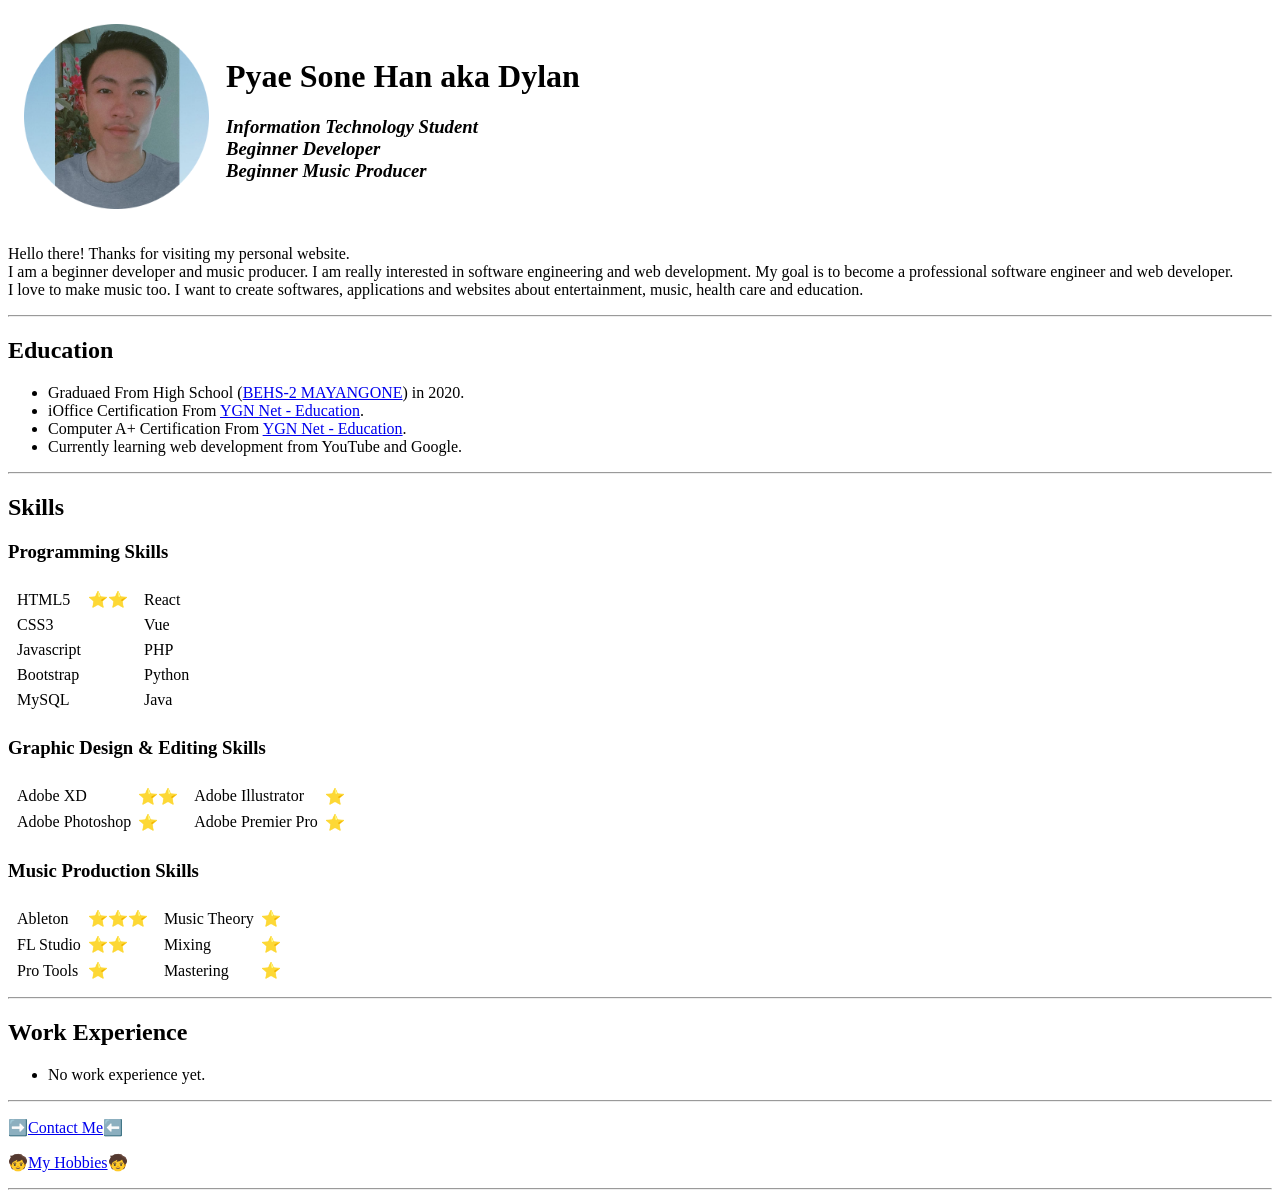
==== index.html @ d8900b7f "Add initial CV website files" ====
<!DOCTYPE html>
<html lang="en" dir="ltr">

<head>
  <meta charset="utf-8">
  <title>Pyae Sone Han's Personal Site</title>
</head>

<body>
  <table cellspacing="15">
    <tr>
      <td><img src="Images/Pyae Sone Han-modified.png" alt="Pyae Sone Han's Profile Picture" width="185" height="185"></td>
      <td>
        <h1>Pyae Sone Han aka Dylan</h1>
        <h3><em><strong>Information Technology Student <br>Beginner Developer <br>Beginner Music Producer</strong></em></h3>
      </td>
    </tr>
  </table>
  <p>Hello there! Thanks for visiting my personal website. <br>I am a beginner developer and music producer. I am really interested in software engineering and web development. My goal is to become a professional software engineer and web developer.
    <br>I love to make music too. I want to create softwares, applications and websites about entertainment, music, health care and education.
  </p>
  <hr>
  <h2>Education</h2>
  <ul>
    <li>Graduaed From High School (<a href="https://vymaps.com/MM/Behs-2-Mayangone-1328286307229177/">BEHS-2 MAYANGONE</a>) in 2020.</li>
    <li>iOffice Certification From <a href="https://edu.ygnnet.com/">YGN Net - Education</a>.</li>
    <li>Computer A+ Certification From <a href="https://edu.ygnnet.com/">YGN Net - Education</a>.</li>
    <li>Currently learning web development from YouTube and Google.</li>
  </ul>
  <hr>
  <h2>Skills</h2>
  <h3>Programming Skills</h3>
  <table>
    <tr>
      <td>
        <table cellspacing="5">
          <tr>
            <td>HTML5</td>
            <td>⭐⭐</td>
          </tr>
          <tr>
            <td>CSS3</td>
            <td></td>
          </tr>
          <tr>
            <td>Javascript</td>
            <td></td>
          </tr>
          <tr>
            <td>Bootstrap</td>
            <td></td>
          </tr>
          <tr>
            <td>MySQL</td>
            <td></td>
          </tr>
        </table>
      </td>
      <td>
        <table cellspacing="5">
          <tr>
            <td>React</td>
            <td></td>
          </tr>
          <tr>
            <td>Vue</td>
            <td></td>
          </tr>
          <tr>
            <td>PHP</td>
            <td></td>
          </tr>
          <tr>
            <td>Python</td>
            <td></td>
          </tr>
          <tr>
            <td>Java</td>
            <td></td>
          </tr>
        </table>
      </td>
    </tr>
  </table>
  <h3>Graphic Design & Editing Skills</h3>
  <table>
    <tr>
      <td>
        <table cellspacing="5">
          <tr>
            <td>Adobe XD</td>
            <td>⭐⭐</td>
          </tr>
          <tr>
            <td>Adobe Photoshop</td>
            <td>⭐</td>
          </tr>
        </table>
      </td>
      <td>
        <table cellspacing="5">
          <tr>
            <td>Adobe Illustrator</td>
            <td>⭐</td>
          </tr>
          <tr>
            <td>Adobe Premier Pro</td>
            <td>⭐</td>
          </tr>
        </table>
      </td>
    </tr>
  </table>
  <h3>Music Production Skills</h3>
  <table>
    <tr>
      <td>
        <table cellspacing="5">
          <tr>
            <td>Ableton</td>
            <td>⭐⭐⭐</td>
          </tr>
          <tr>
            <td>FL Studio</td>
            <td>⭐⭐</td>
          </tr>
          <tr>
            <td>Pro Tools</td>
            <td>⭐</td>
          </tr>
        </table>
      </td>
      <td>
        <table cellspacing="5">
          <tr>
            <td>Music Theory</td>
            <td>⭐</td>
          </tr>
          <tr>
            <td>Mixing</td>
            <td>⭐</td>
          </tr>
          <tr>
            <td>Mastering</td>
            <td>⭐</td>
          </tr>
        </table>
      </td>
    </tr>
  </table>
  <hr>
  <h2>Work Experience</h2>
  <ul>
    <li>No work experience yet.</li>
  </ul>
  <hr>
  <p>➡️<a href="contact-me.html">Contact Me</a>⬅️</p>
  <p>🧒<a href="hobbies.html">My Hobbies</a>🧒</p>
  <hr>
</body>

</html>
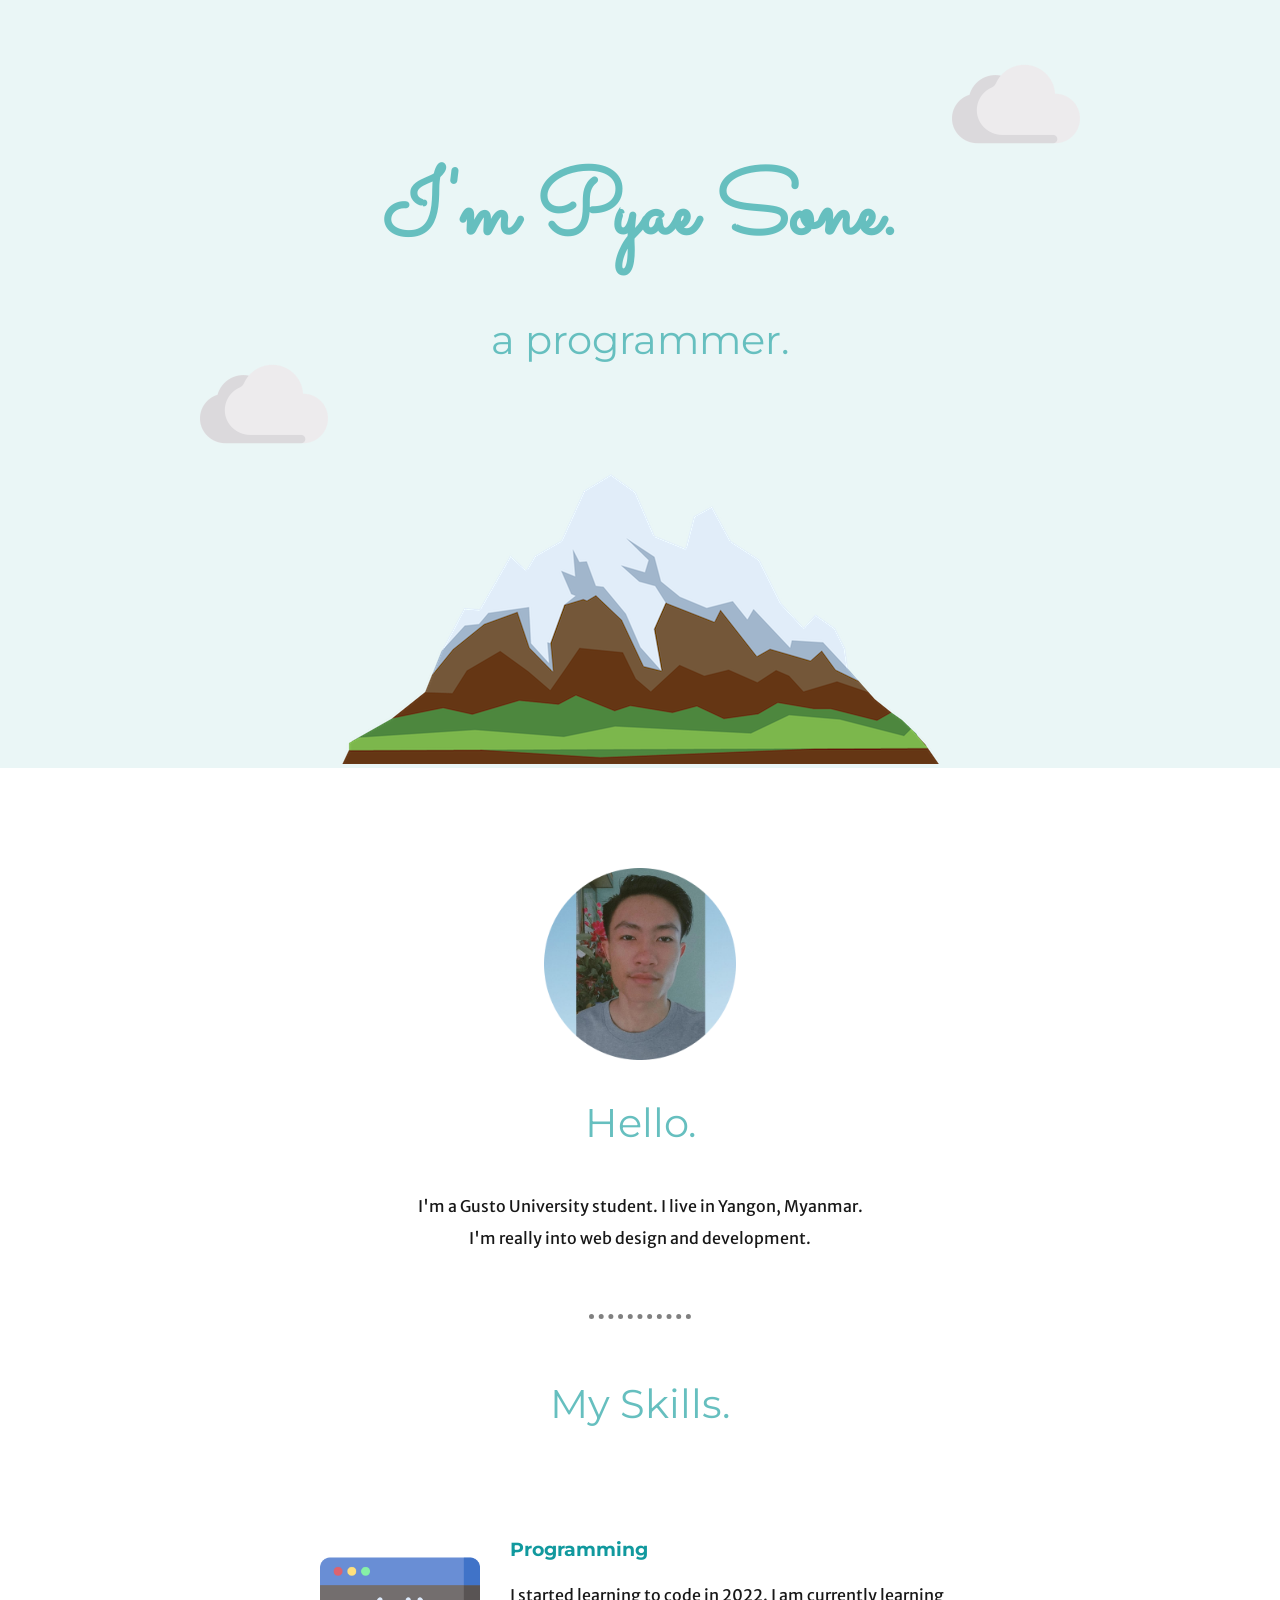
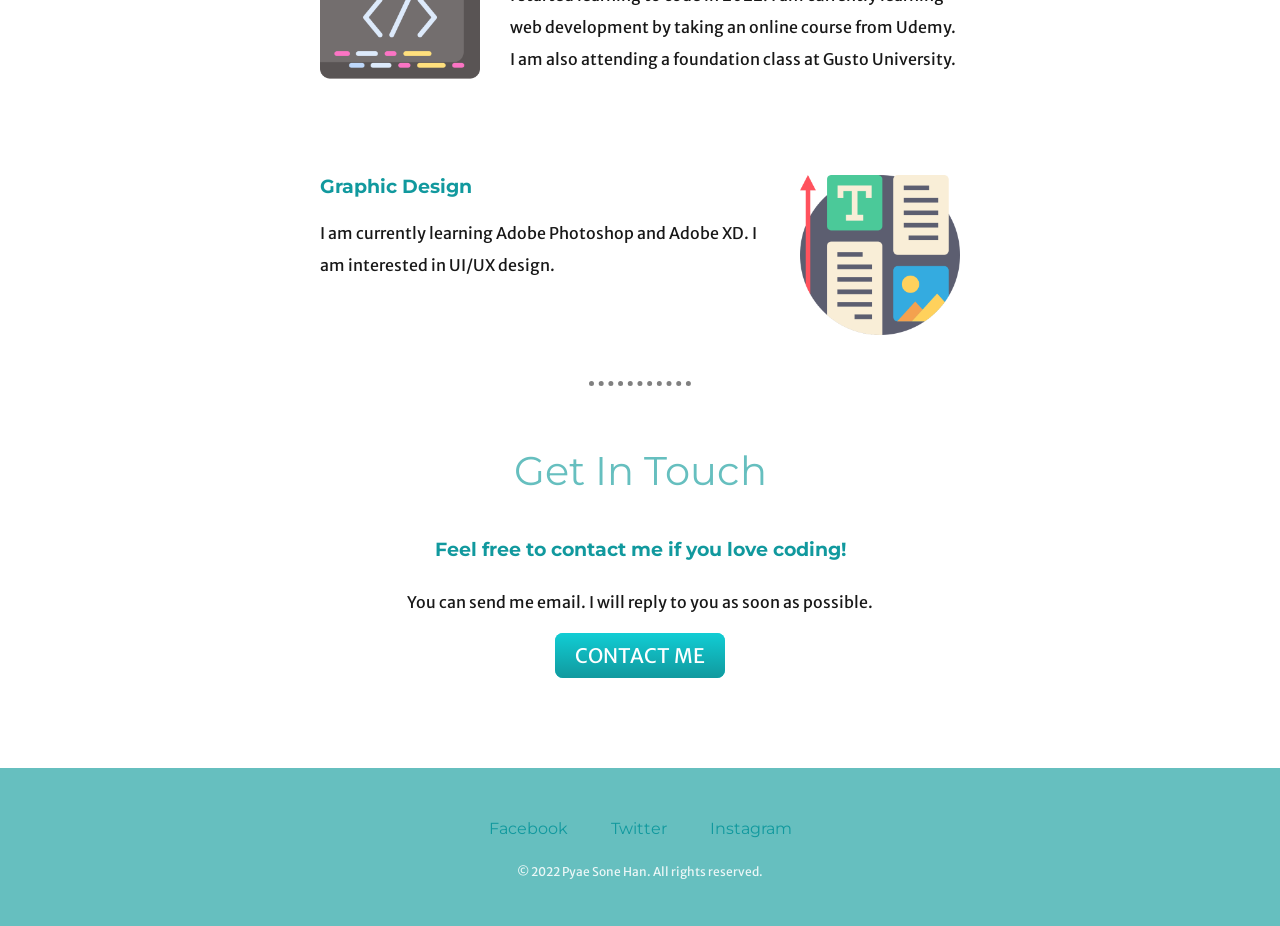
==== commit f00f9f7d: "Add initial CV website files" ====
--- a/index.html
+++ b/index.html
@@ -1,162 +1,69 @@
 <!DOCTYPE html>
 <html lang="en" dir="ltr">
 
-<head>
-  <meta charset="utf-8">
-  <title>Pyae Sone Han's Personal Site</title>
-</head>
+  <head>
+    <meta charset="utf-8">
+    <title>Pyae Sone Han</title>
+    <link rel="stylesheet" href="css/styles.css">
+    <link rel="icon" href="icons/icon.png">
+    <link rel="preconnect" href="https://fonts.googleapis.com">
+    <link rel="preconnect" href="https://fonts.gstatic.com" crossorigin>
+    <link href="https://fonts.googleapis.com/css2?family=Merriweather+Sans&family=Montserrat&family=Sacramento&display=swap" rel="stylesheet">
+  </head>
 
-<body>
-  <table cellspacing="15">
-    <tr>
-      <td><img src="Images/Pyae Sone Han-modified.png" alt="Pyae Sone Han's Profile Picture" width="185" height="185"></td>
-      <td>
-        <h1>Pyae Sone Han aka Dylan</h1>
-        <h3><em><strong>Information Technology Student <br>Beginner Developer <br>Beginner Music Producer</strong></em></h3>
-      </td>
-    </tr>
-  </table>
-  <p>Hello there! Thanks for visiting my personal website. <br>I am a beginner developer and music producer. I am really interested in software engineering and web development. My goal is to become a professional software engineer and web developer.
-    <br>I love to make music too. I want to create softwares, applications and websites about entertainment, music, health care and education.
-  </p>
-  <hr>
-  <h2>Education</h2>
-  <ul>
-    <li>Graduaed From High School (<a href="https://vymaps.com/MM/Behs-2-Mayangone-1328286307229177/">BEHS-2 MAYANGONE</a>) in 2020.</li>
-    <li>iOffice Certification From <a href="https://edu.ygnnet.com/">YGN Net - Education</a>.</li>
-    <li>Computer A+ Certification From <a href="https://edu.ygnnet.com/">YGN Net - Education</a>.</li>
-    <li>Currently learning web development from YouTube and Google.</li>
-  </ul>
-  <hr>
-  <h2>Skills</h2>
-  <h3>Programming Skills</h3>
-  <table>
-    <tr>
-      <td>
-        <table cellspacing="5">
-          <tr>
-            <td>HTML5</td>
-            <td>⭐⭐</td>
-          </tr>
-          <tr>
-            <td>CSS3</td>
-            <td></td>
-          </tr>
-          <tr>
-            <td>Javascript</td>
-            <td></td>
-          </tr>
-          <tr>
-            <td>Bootstrap</td>
-            <td></td>
-          </tr>
-          <tr>
-            <td>MySQL</td>
-            <td></td>
-          </tr>
-        </table>
-      </td>
-      <td>
-        <table cellspacing="5">
-          <tr>
-            <td>React</td>
-            <td></td>
-          </tr>
-          <tr>
-            <td>Vue</td>
-            <td></td>
-          </tr>
-          <tr>
-            <td>PHP</td>
-            <td></td>
-          </tr>
-          <tr>
-            <td>Python</td>
-            <td></td>
-          </tr>
-          <tr>
-            <td>Java</td>
-            <td></td>
-          </tr>
-        </table>
-      </td>
-    </tr>
-  </table>
-  <h3>Graphic Design & Editing Skills</h3>
-  <table>
-    <tr>
-      <td>
-        <table cellspacing="5">
-          <tr>
-            <td>Adobe XD</td>
-            <td>⭐⭐</td>
-          </tr>
-          <tr>
-            <td>Adobe Photoshop</td>
-            <td>⭐</td>
-          </tr>
-        </table>
-      </td>
-      <td>
-        <table cellspacing="5">
-          <tr>
-            <td>Adobe Illustrator</td>
-            <td>⭐</td>
-          </tr>
-          <tr>
-            <td>Adobe Premier Pro</td>
-            <td>⭐</td>
-          </tr>
-        </table>
-      </td>
-    </tr>
-  </table>
-  <h3>Music Production Skills</h3>
-  <table>
-    <tr>
-      <td>
-        <table cellspacing="5">
-          <tr>
-            <td>Ableton</td>
-            <td>⭐⭐⭐</td>
-          </tr>
-          <tr>
-            <td>FL Studio</td>
-            <td>⭐⭐</td>
-          </tr>
-          <tr>
-            <td>Pro Tools</td>
-            <td>⭐</td>
-          </tr>
-        </table>
-      </td>
-      <td>
-        <table cellspacing="5">
-          <tr>
-            <td>Music Theory</td>
-            <td>⭐</td>
-          </tr>
-          <tr>
-            <td>Mixing</td>
-            <td>⭐</td>
-          </tr>
-          <tr>
-            <td>Mastering</td>
-            <td>⭐</td>
-          </tr>
-        </table>
-      </td>
-    </tr>
-  </table>
-  <hr>
-  <h2>Work Experience</h2>
-  <ul>
-    <li>No work experience yet.</li>
-  </ul>
-  <hr>
-  <p>➡️<a href="contact-me.html">Contact Me</a>⬅️</p>
-  <p>🧒<a href="hobbies.html">My Hobbies</a>🧒</p>
-  <hr>
-</body>
+  <body>
+
+    <div class="first-container">
+      <img class="top-cloud" src="images/cloud.png" alt="cloud-img">
+      <h1>I'm Pyae Sone.</h1>
+      <h2>a programmer.</h2>
+      <img class="bottom-cloud" src="images/cloud.png" alt="cloud-img">
+      <img class="mountain" src="images/mountain.png" alt="mountain-img">
+    </div>
+
+    <div class="second-container">
+
+      <div class="profile">
+        <img class="profile-pic" src="images/Pyae_Sone_Han_Profile_Pic.png" alt="profile-pic">
+        <h2>Hello.</h2>
+        <p class="intro">
+          I'm a Gusto University student. I live in Yangon, Myanmar.<br>
+          I'm really into web design and development.
+        </p>
+      </div>
+      <hr>
+
+      <div class="skills">
+        <h2>My Skills.</h2>
+        <div class="skill-row">
+          <img class="programming-pic" src="images/programming.png" alt="programming-pic">
+          <h3>Programming</h3>
+          <p>I started learning to code in 2022. I am currently learning web development by taking an online course from Udemy. I am also attending a foundation class at Gusto University.</p>
+        </div>
+        <div class="skill-row">
+          <img class="graphic_designs-pic" src="images/graphic-design.png" alt="graphic_designs-pic">
+          <h3>Graphic Design</h3>
+          <p>I am currently learning Adobe Photoshop and Adobe XD. I am interested in UI/UX design.</p>
+        </div>
+      </div>
+      <hr>
+
+      <div class="contact-me">
+        <h2>Get In Touch</h2>
+        <h3>Feel free to contact me if you love coding!</h3>
+        <p class="contact-message">You can send me email. I will reply to you as soon as possible.</p>
+        <a class="btn" href="mailto:pyaesonehan246810@gmail.com" target="_blank">CONTACT ME</a>
+      </div>
+
+    </div>
+
+    <div class="third-container">
+      <a class="footer-link" href="https://www.facebook.com/pyaesonehan.han.1" target="_blank">Facebook</a>
+      <a class="footer-link" href="https://twitter.com/sone_han?t=Xo4qr1gXQvbquHZs-aVrmg&s=09" target="_blank">Twitter</a>
+      <a class="footer-link" href="https://www.instagram.com/dylan_skies_music/" target="_blank">Instagram</a>
+      <p class="footer-text">&copy; 2022 Pyae Sone Han. All rights reserved.</p>
+    </div>
+
+  </body>
 
 </html>
--- a/css/styles.css
+++ b/css/styles.css
@@ -0,0 +1,155 @@
+body {
+  color: #181818;
+  margin: 0;
+  text-align: center;
+  font-family: 'Merriweather Sans', sans-serif;
+}
+
+hr {
+  width: 8%;
+  border-style: dotted none none;
+  border-width: 5px;
+  border-color: gray;
+  margin: 60px auto;
+}
+
+h1 {
+  color: #66BFBF;
+  font-family: 'Sacramento', cursive;
+  font-size: 5.625rem;
+  margin: 50px auto 0 auto;
+}
+
+h2 {
+  color: #66BFBF;
+  font-family: 'Montserrat', sans-serif;
+  font-size: 2.5rem;
+  font-weight: normal;
+  padding-bottom: 10px;
+}
+
+h3 {
+  color: #11999E;
+  font-family: 'Montserrat', sans-serif;
+}
+
+p {
+  line-height: 2;
+}
+
+a {
+  color: #11999E;
+  font-family: 'Montserrat', sans-serif;
+  margin: 10px 20px;
+  text-decoration: none;
+}
+
+a:hover {
+  color: white;
+}
+
+/*****************images*******************/
+
+.top-cloud {
+  position: absolute;
+  right: 200px;
+  top: 40px;
+  width: 10%;
+}
+
+.bottom-cloud {
+  position: absolute;
+  left: 200px;
+  bottom: 300px;
+  width: 10%;
+}
+
+.profile-pic {
+  width: 15%;
+}
+
+.programming-pic {
+  width: 25%;
+  float: left;
+  margin-right: 30px;
+}
+
+.graphic_designs-pic {
+  width: 25%;
+  float: right;
+  margin-left: 30px;
+}
+
+/***********************************/
+
+.skill-row{
+  width: 50%;
+  margin: 100px auto 100px auto;
+  text-align: left;
+}
+
+.intro {
+  width: 50%;
+  margin: auto;
+}
+
+.contact-message {
+  width: 50%;
+  margin: 25px auto 25px auto;
+}
+/*****************containers*******************/
+
+.first-container {
+  background-color: #EAF6F6;
+  position: relative;
+  padding-top: 100px;
+}
+
+.second-container {
+  padding: 100px 0;
+}
+
+.third-container {
+  background-color: #66BFBF;
+  padding: 50px 0 20px;
+}
+
+
+/*****************footers*******************/
+
+.footer-link {
+  color: #11999E;
+}
+
+.footer-text {
+  color: #EAF6F6;
+  font-size: 0.75rem;
+  padding: 10px 0;
+}
+/*************************button****************************/
+.btn {
+  background: #11cdd4;
+  background-image: -webkit-linear-gradient(top, #11cdd4, #11999e);
+  background-image: -moz-linear-gradient(top, #11cdd4, #11999e);
+  background-image: -ms-linear-gradient(top, #11cdd4, #11999e);
+  background-image: -o-linear-gradient(top, #11cdd4, #11999e);
+  background-image: linear-gradient(to bottom, #11cdd4, #11999e);
+  -webkit-border-radius: 8;
+  -moz-border-radius: 8;
+  border-radius: 8px;
+  font-family: 'Merriweather Sans', sans-serif;
+  color: #ffffff;
+  font-size: 20px;
+  padding: 10px 20px 10px 20px;
+  text-decoration: none;
+}
+
+.btn:hover {
+  background: #30e3cb;
+  background-image: -webkit-linear-gradient(top, #30e3cb, #2bc4ad);
+  background-image: -moz-linear-gradient(top, #30e3cb, #2bc4ad);
+  background-image: -ms-linear-gradient(top, #30e3cb, #2bc4ad);
+  background-image: -o-linear-gradient(top, #30e3cb, #2bc4ad);
+  background-image: linear-gradient(to bottom, #30e3cb, #2bc4ad);
+  text-decoration: none;
+}
